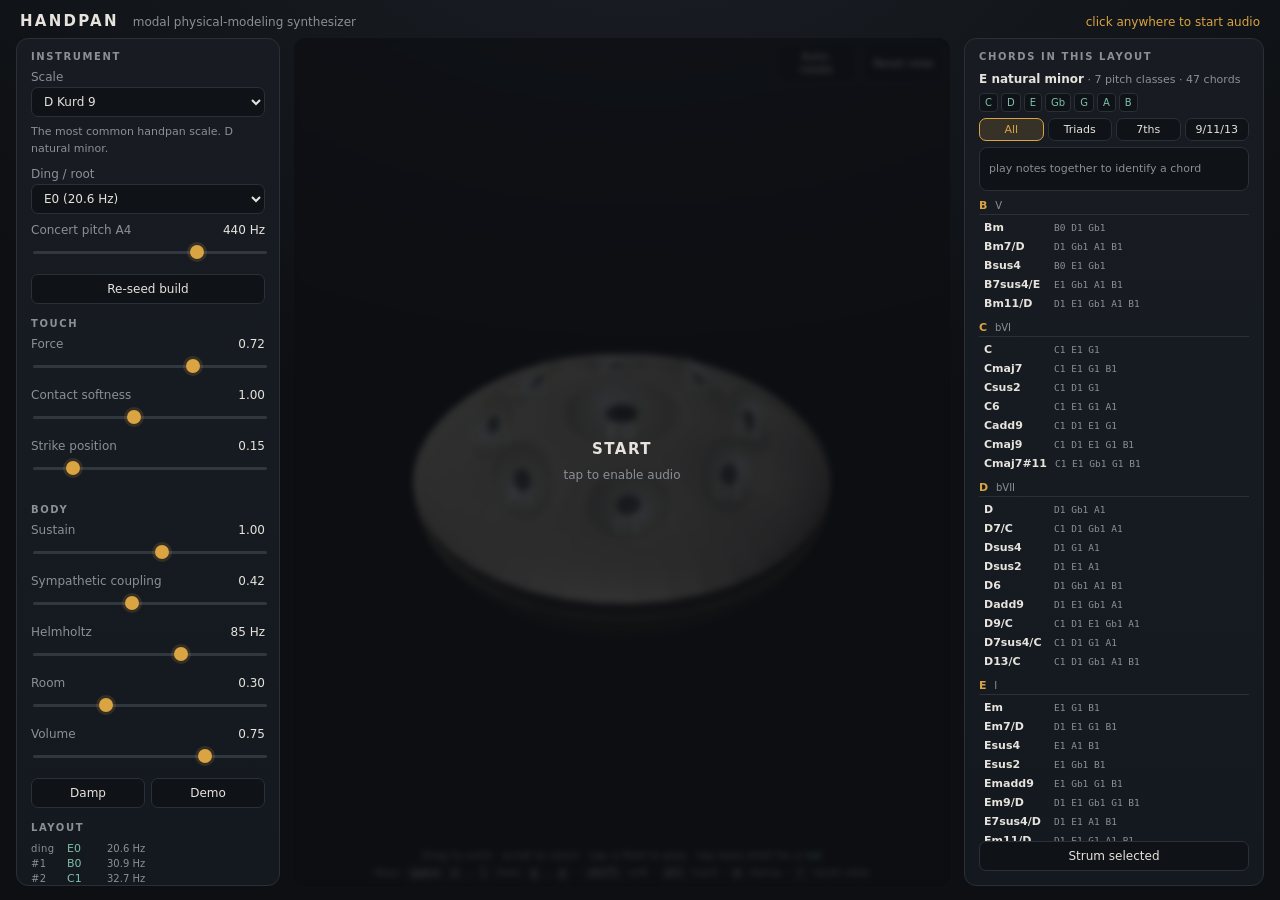
==== index.html @ ed482d66 "Restructure into modules; add 3D shell, chord visualiser, 23 scales Split the single-file MVP into a" ====
<!DOCTYPE html>
<html lang="en">
<head>
<meta charset="utf-8">
<meta name="viewport" content="width=device-width, initial-scale=1, maximum-scale=1, user-scalable=no">
<title>Handpan — modal physical-modeling synthesizer</title>
<link rel="stylesheet" href="src/ui/style.css">
</head>
<body>
<div class="wrap">
  <header>
    <h1>Handpan</h1>
    <span class="sub">modal physical-modeling synthesizer</span>
    <span class="spacer"></span>
    <span id="status">click anywhere to start audio</span>
  </header>

  <main>
    <!-- left: instrument controls -->
    <aside class="left">
      <div class="grp">
        <h2>Instrument</h2>
        <label class="row"><span class="lab">Scale</span><select id="scale"></select></label>
        <p class="note" id="scaleNote"></p>
        <label class="row"><span class="lab">Ding / root</span><select id="root"></select></label>
        <label class="row"><span class="lab">Concert pitch A4 <b id="a4v">440 Hz</b></span>
          <input type="range" id="a4" min="415" max="450" step="1" value="440"></label>
        <div class="btns"><button id="reseed">Re-seed build</button></div>
      </div>

      <div class="grp">
        <h2>Touch</h2>
        <label class="row"><span class="lab">Force <b id="forcev">0.72</b></span>
          <input type="range" id="force" min="0.08" max="1" step="0.01" value="0.72"></label>
        <label class="row"><span class="lab">Contact softness <b id="contactv">1.00</b></span>
          <input type="range" id="contact" min="0.4" max="1.8" step="0.02" value="1"></label>
        <label class="row"><span class="lab">Strike position <b id="posv">0.15</b></span>
          <input type="range" id="pos" min="0" max="1" step="0.01" value="0.15"></label>
      </div>

      <div class="grp">
        <h2>Body</h2>
        <label class="row"><span class="lab">Sustain <b id="susv">1.00</b></span>
          <input type="range" id="sus" min="0.25" max="1.6" step="0.01" value="1"></label>
        <label class="row"><span class="lab">Sympathetic coupling <b id="coupv">0.42</b></span>
          <input type="range" id="coup" min="0" max="1" step="0.01" value="0.42"></label>
        <label class="row"><span class="lab">Helmholtz <b id="helmv">85 Hz</b></span>
          <input type="range" id="helm" min="40" max="110" step="1" value="85"></label>
        <label class="row"><span class="lab">Room <b id="wetv">0.30</b></span>
          <input type="range" id="wet" min="0" max="1" step="0.01" value="0.3"></label>
        <label class="row"><span class="lab">Volume <b id="volv">0.75</b></span>
          <input type="range" id="vol" min="0" max="1" step="0.01" value="0.75"></label>
        <div class="btns">
          <button id="damp">Damp</button>
          <button id="demo">Demo</button>
        </div>
      </div>

      <div class="grp">
        <h2>Layout</h2>
        <div id="notes" class="notelist"></div>
      </div>
    </aside>

    <!-- centre: 3D shell -->
    <div id="stage">
      <canvas id="view"></canvas>
      <div class="viewbar">
        <button id="autorot">Auto-rotate</button>
        <button id="resetview">Reset view</button>
      </div>
      <p class="hint">
        Drag to orbit · scroll to zoom · tap a field to play · tap bare shell for a <b>tak</b><br>
        Keys <kbd>space</kbd><kbd>a</kbd>…<kbd>l</kbd> then <kbd>q</kbd>…<kbd>p</kbd> ·
        <kbd>shift</kbd> soft · <kbd>alt</kbd> hard · <kbd>m</kbd> damp · <kbd>r</kbd> reset view
      </p>
      <div id="gate"><div><b>Start</b><small>tap to enable audio</small></div></div>
    </div>

    <!-- right: chord visualiser -->
    <aside class="right">
      <div class="grp fill">
        <h2>Chords in this layout</h2>
        <div id="chords" class="chordpanel"></div>
        <div class="btns"><button id="strum">Strum selected</button></div>
      </div>
    </aside>
  </main>
</div>
<script type="module" src="src/ui/app.js"></script>
</body>
</html>
---- src/ui/style.css ----
:root{
  --bg:#0d0f12; --panel:#181c22; --panel2:#141920; --line:#2a3038;
  --txt:#e6e3dc; --dim:#8b8f97; --acc:#d9a441; --acc2:#7fbfa8;
  --font:ui-sans-serif,system-ui,-apple-system,"Segoe UI",Roboto,sans-serif;
  --mono:ui-monospace,SFMono-Regular,Menlo,monospace;
}
*{box-sizing:border-box}
html,body{height:100%}
body{
  margin:0;background:radial-gradient(1400px 900px at 50% -15%,#1b2027 0%,var(--bg) 62%);
  color:var(--txt);font-family:var(--font);overscroll-behavior:none;
  -webkit-tap-highlight-color:transparent;
}
.wrap{display:flex;flex-direction:column;height:100%}
header{display:flex;align-items:baseline;gap:14px;padding:12px 20px 8px;flex-wrap:wrap;flex:0 0 auto}
header h1{font-size:15px;font-weight:600;letter-spacing:.15em;text-transform:uppercase;margin:0}
header .sub{font-size:12px;color:var(--dim)}
header .spacer{flex:1}
#status{font-size:12px;color:var(--acc)}

main{flex:1;display:flex;gap:14px;padding:0 16px 14px;min-height:0}
aside{
  background:linear-gradient(180deg,var(--panel),var(--panel2));
  border:1px solid var(--line);border-radius:12px;padding:12px 14px;
  overflow-y:auto;display:flex;flex-direction:column
}
aside.left{width:264px;flex:0 0 264px}
aside.right{width:300px;flex:0 0 300px;padding-bottom:8px}
/* The canvas is absolutely positioned so its size is driven purely by the
   stage's CSS box. If it participated in layout, its own inline height would
   feed back into the parent's measured height and could only ever grow. */
#stage{flex:1;min-width:0;position:relative}
#view{position:absolute;inset:0;display:block;touch-action:none;cursor:grab}
#view:active{cursor:grabbing}

.grp{margin-bottom:14px}
.grp.fill{flex:1;display:flex;flex-direction:column;min-height:0;margin-bottom:6px}
.grp>h2{font-size:10px;letter-spacing:.16em;text-transform:uppercase;color:var(--dim);
  margin:0 0 8px;font-weight:600}
label.row{display:block;margin-bottom:9px;font-size:12px}
label.row .lab{display:flex;justify-content:space-between;color:var(--dim);margin-bottom:3px}
label.row .lab b{color:var(--txt);font-weight:500;font-variant-numeric:tabular-nums}
select,input[type=range]{width:100%}
select{background:#0f1216;color:var(--txt);border:1px solid var(--line);border-radius:7px;
  padding:6px 8px;font:inherit;font-size:12px}
optgroup{color:var(--acc);font-style:normal;font-weight:600}
option{color:var(--txt);font-weight:400}
p.note{font-size:11px;color:var(--dim);line-height:1.5;margin:-2px 0 10px}

input[type=range]{-webkit-appearance:none;appearance:none;height:20px;background:transparent}
input[type=range]::-webkit-slider-runnable-track{height:3px;background:#31373f;border-radius:2px}
input[type=range]::-moz-range-track{height:3px;background:#31373f;border-radius:2px}
input[type=range]::-webkit-slider-thumb{-webkit-appearance:none;width:14px;height:14px;
  border-radius:50%;background:var(--acc);margin-top:-6px;border:none;
  box-shadow:0 0 0 3px rgba(217,164,65,.15)}
input[type=range]::-moz-range-thumb{width:14px;height:14px;border:none;border-radius:50%;
  background:var(--acc)}

.btns{display:flex;gap:6px;flex-wrap:wrap}
button{flex:1;min-width:72px;background:#0f1216;color:var(--txt);border:1px solid var(--line);
  border-radius:7px;padding:7px 8px;font:inherit;font-size:12px;cursor:pointer}
button:hover{border-color:#3d4550;background:#141920}
button.on{background:rgba(217,164,65,.16);border-color:var(--acc);color:var(--acc)}

.viewbar{position:absolute;top:6px;right:6px;display:flex;gap:6px;z-index:3}
.viewbar button{min-width:auto;padding:5px 9px;font-size:11px;background:rgba(15,18,22,.82)}

.hint{position:absolute;bottom:2px;left:0;right:0;z-index:2;pointer-events:none;
  font-size:11px;color:var(--dim);line-height:1.6;text-align:center;
  margin:0;padding:6px 8px 2px}
.hint kbd{background:#0f1216;border:1px solid var(--line);border-bottom-width:2px;border-radius:4px;
  padding:0 4px;font-family:var(--mono);font-size:10px;color:var(--txt);margin:0 1px}
.hint b{color:var(--acc2);font-weight:500}

#gate{position:absolute;inset:0;display:flex;align-items:center;justify-content:center;
  background:rgba(13,15,18,.72);backdrop-filter:blur(3px);z-index:5;cursor:pointer;border-radius:12px}
#gate div{text-align:center}
#gate b{display:block;font-size:15px;letter-spacing:.1em;text-transform:uppercase;margin-bottom:6px}
#gate small{color:var(--dim);font-size:12px;max-width:280px;display:inline-block;line-height:1.5}

/* ------------------------------------------------------------- note list -- */
.notelist{font-size:11px;font-variant-numeric:tabular-nums}
.notelist .nl{display:flex;align-items:baseline;gap:6px;padding:1px 0;color:var(--dim)}
.notelist .nl.bot{opacity:.62}
.notelist .k{min-width:30px;font-size:10px;letter-spacing:.04em}
.notelist b{color:var(--acc2);font-weight:500;min-width:34px}
.notelist i{font-style:normal;font-size:10px}

/* -------------------------------------------------------- chord visualiser -- */
.chordpanel{display:flex;flex-direction:column;min-height:0;flex:1}
.cp-head{flex:0 0 auto;margin-bottom:6px}
.cp-mode{font-size:11px;color:var(--dim);line-height:1.5;margin-bottom:6px}
.cp-mode b{color:var(--txt);font-weight:600;font-size:12px}
.cp-dim{color:var(--dim)}
.cp-pcs{margin-top:4px;display:flex;flex-wrap:wrap;gap:3px}
.cp-pcs i{font-style:normal;font-size:10px;background:#0f1216;border:1px solid var(--line);
  border-radius:4px;padding:1px 5px;color:var(--acc2)}
.cp-filters{display:flex;gap:4px}
.cp-filters button{min-width:auto;padding:4px 7px;font-size:11px}

.cp-live{flex:0 0 auto;min-height:44px;background:#0f1216;border:1px solid var(--line);
  border-radius:8px;padding:7px 9px;margin-bottom:8px;font-size:11px;color:var(--dim);
  display:flex;flex-direction:column;justify-content:center;gap:2px}
.cp-live .cp-big{font-size:18px;font-weight:600;color:var(--acc);line-height:1.1}
.cp-live .cp-played{font-family:var(--mono);font-size:10px;color:var(--acc2)}
.cp-live em{font-style:normal;color:var(--dim);font-size:10px}

.cp-list{flex:1;overflow-y:auto;min-height:0;margin:0 -4px;padding:0 4px}
.cp-group{margin-bottom:8px}
.cp-group h4{margin:0 0 3px;font-size:11px;color:var(--acc);font-weight:600;
  border-bottom:1px solid var(--line);padding-bottom:2px}
.cp-group h4 em{font-style:normal;color:var(--dim);font-weight:400;font-size:10px;margin-left:4px}
.cp-item{display:flex;align-items:baseline;gap:8px;padding:3px 5px;border-radius:5px;
  cursor:pointer;font-size:11px}
.cp-item:hover{background:rgba(217,164,65,.10)}
.cp-item.sel{background:rgba(217,164,65,.20);outline:1px solid rgba(217,164,65,.45)}
.cp-sym{font-weight:600;color:var(--txt);min-width:62px}
.cp-notes{font-family:var(--mono);font-size:9.5px;color:var(--dim);
  overflow:hidden;text-overflow:ellipsis;white-space:nowrap}
.cp-empty{font-size:11px;color:var(--dim);padding:8px 2px}

/* ------------------------------------------------------------- responsive -- */
@media (max-width:1100px){
  aside.left{width:224px;flex:0 0 224px}
  aside.right{width:250px;flex:0 0 250px}
}
@media (max-width:900px){
  main{flex-direction:column;padding:0 10px 10px;overflow-y:auto}
  aside.left,aside.right{width:100%;flex:0 0 auto;max-height:none;overflow:visible}
  aside.right{order:3}
  /* Fixed height, not min-height: the canvas is absolutely positioned, so the
     stage needs a definite box to size it against. Aspect-ratio keeps the box
     matched to the shell's own footprint instead of leaving dead space above
     and below it. */
  #stage{order:1;flex:0 0 auto;aspect-ratio:1/0.62;max-height:44vh;min-height:210px}
  aside.left{order:2}
  .cp-list{max-height:46vh}
  .hint{position:static;padding-top:2px}
  #stage .hint{display:none}         /* keyboard hints are useless on touch */
}
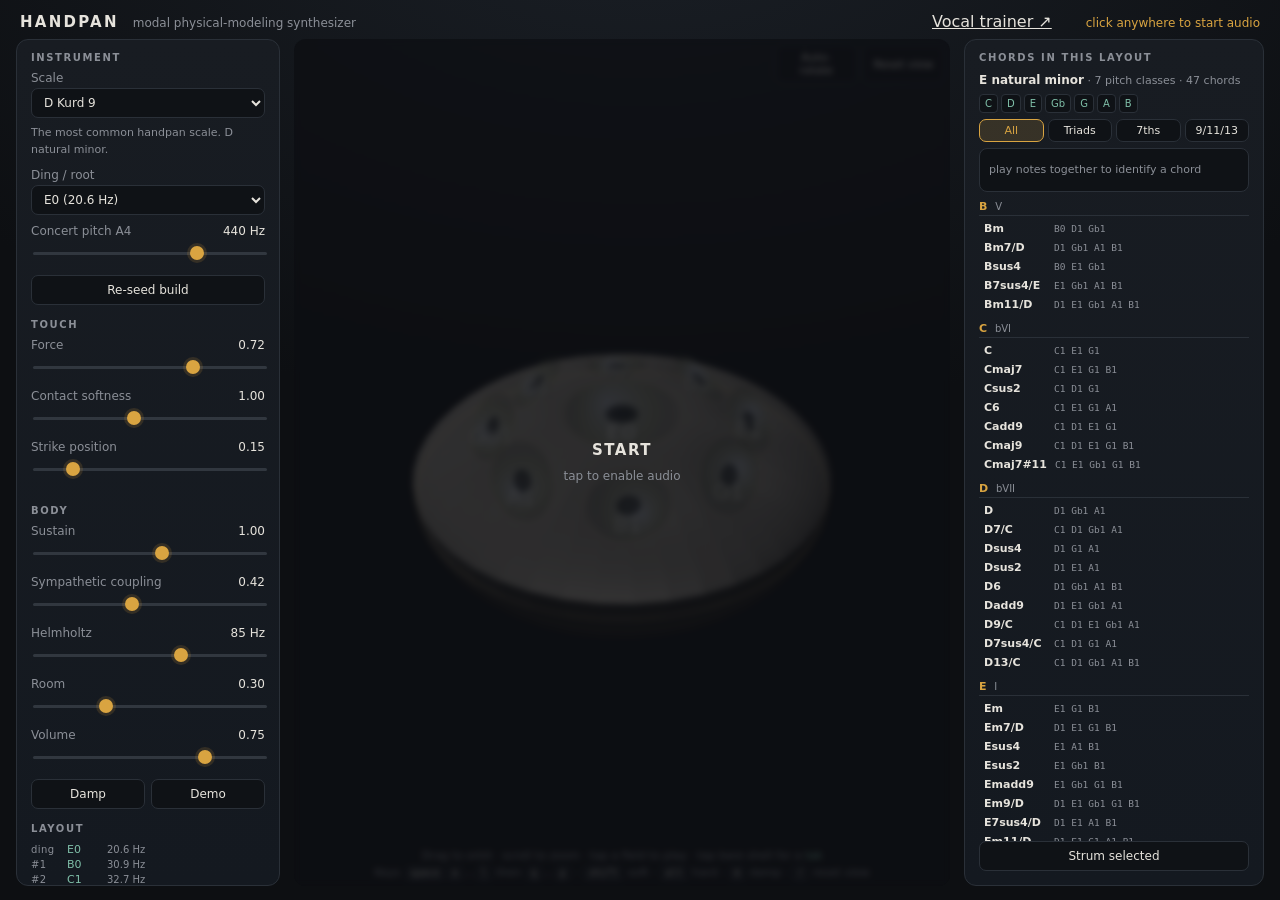
==== commit 14469a05: "Add handpan vocal trainer with live pitch guidance and scoring" ====
--- a/index.html
+++ b/index.html
@@ -12,6 +12,7 @@
     <h1>Handpan</h1>
     <span class="sub">modal physical-modeling synthesizer</span>
     <span class="spacer"></span>
+    <a href="trainer.html" style="color:inherit;margin-right:20px">Vocal trainer ↗</a>
     <span id="status">click anywhere to start audio</span>
   </header>
 
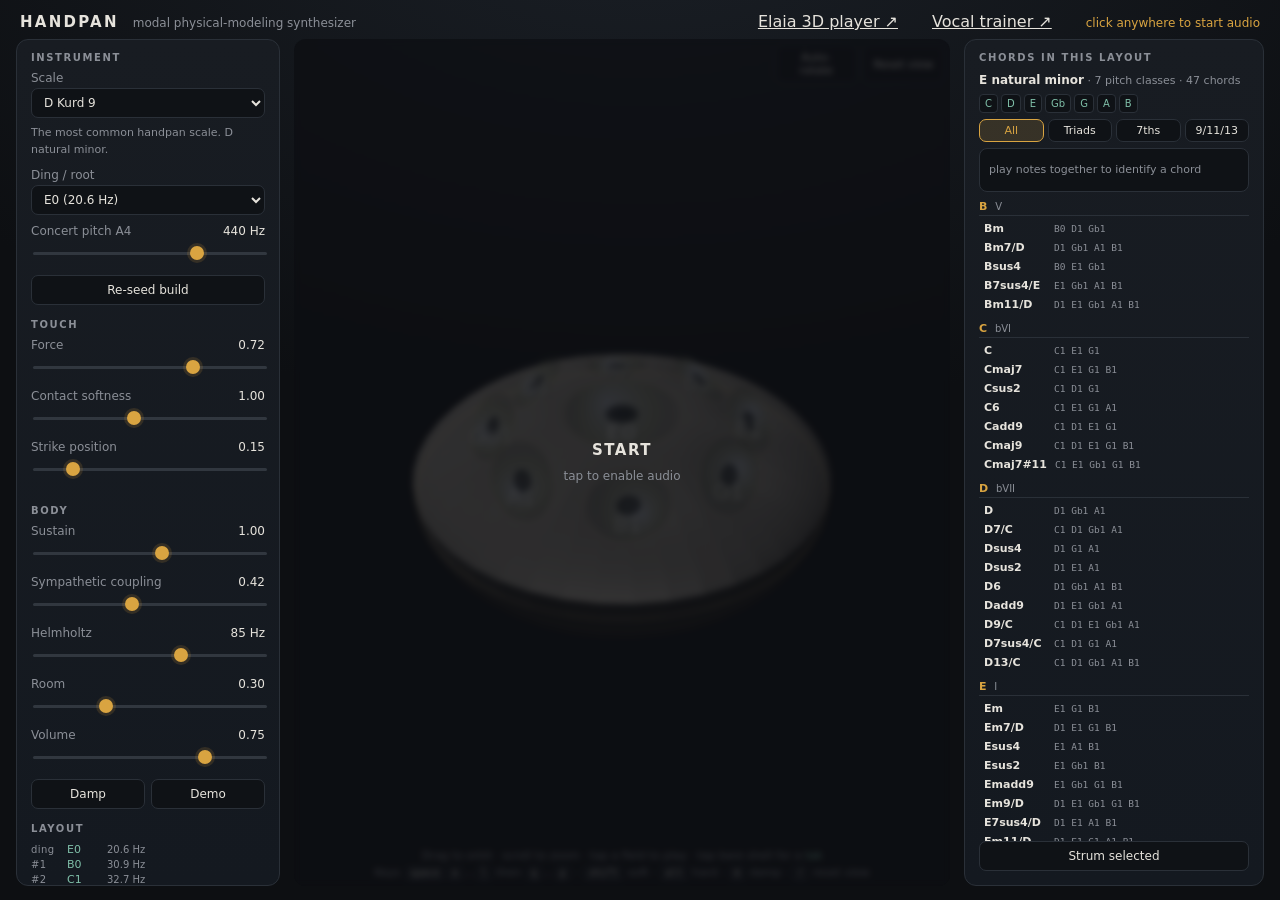
==== commit cd53989a: "Publish Elaia player with a repeatable GitHub Pages workflow" ====
--- a/index.html
+++ b/index.html
@@ -12,6 +12,7 @@
     <h1>Handpan</h1>
     <span class="sub">modal physical-modeling synthesizer</span>
     <span class="spacer"></span>
+    <a href="Elaia-handpan-player/" style="color:inherit;margin-right:20px">Elaia 3D player ↗</a>
     <a href="trainer.html" style="color:inherit;margin-right:20px">Vocal trainer ↗</a>
     <span id="status">click anywhere to start audio</span>
   </header>
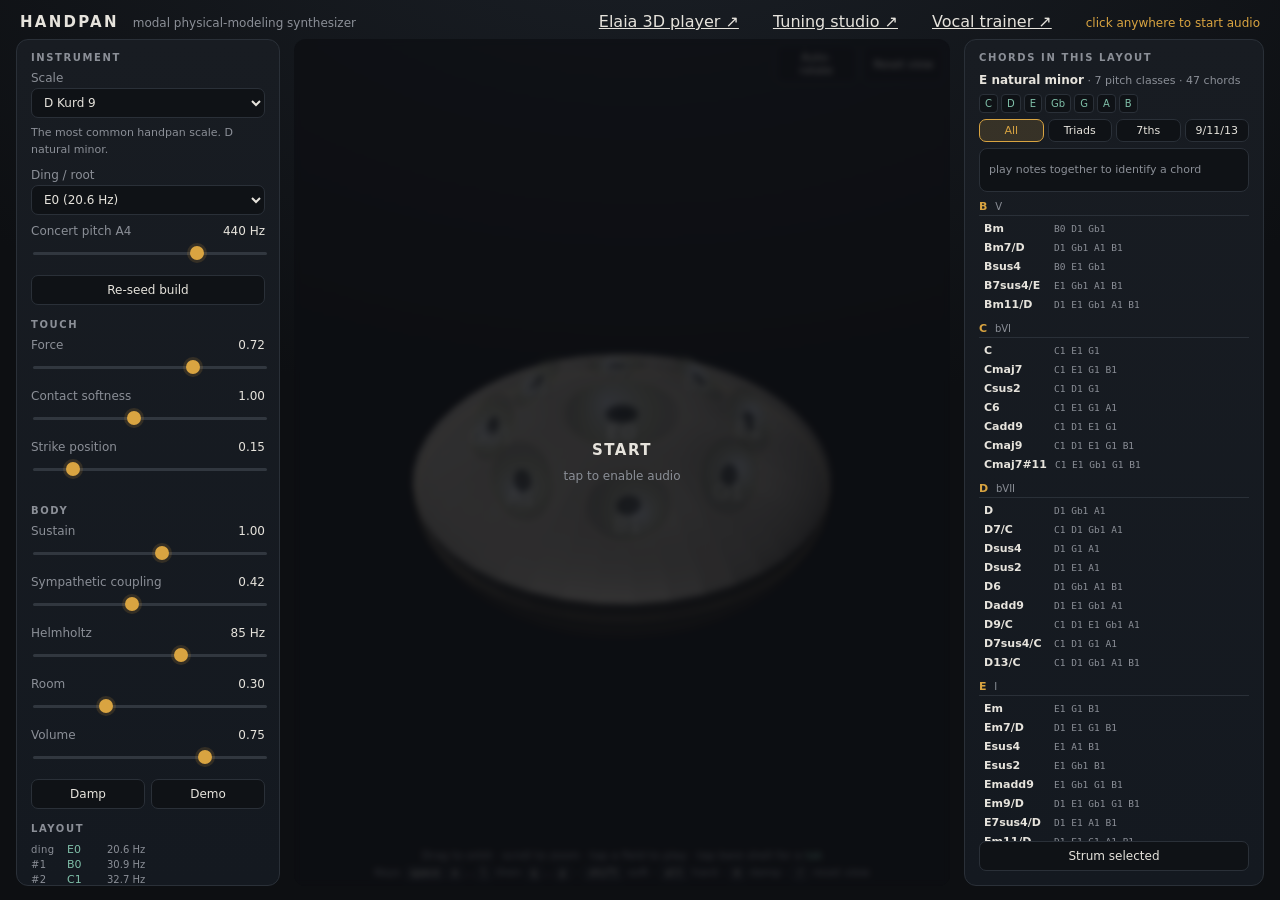
==== commit 0703d91f: "Checkpoint separate handpan tuning studio Preserve the tuner source, assets, tests, and shared synth" ====
--- a/index.html
+++ b/index.html
@@ -13,6 +13,7 @@
     <span class="sub">modal physical-modeling synthesizer</span>
     <span class="spacer"></span>
     <a href="Elaia-handpan-player/" style="color:inherit;margin-right:20px">Elaia 3D player ↗</a>
+    <a href="tuner.html" style="color:inherit;margin-right:20px">Tuning studio ↗</a>
     <a href="trainer.html" style="color:inherit;margin-right:20px">Vocal trainer ↗</a>
     <span id="status">click anywhere to start audio</span>
   </header>
